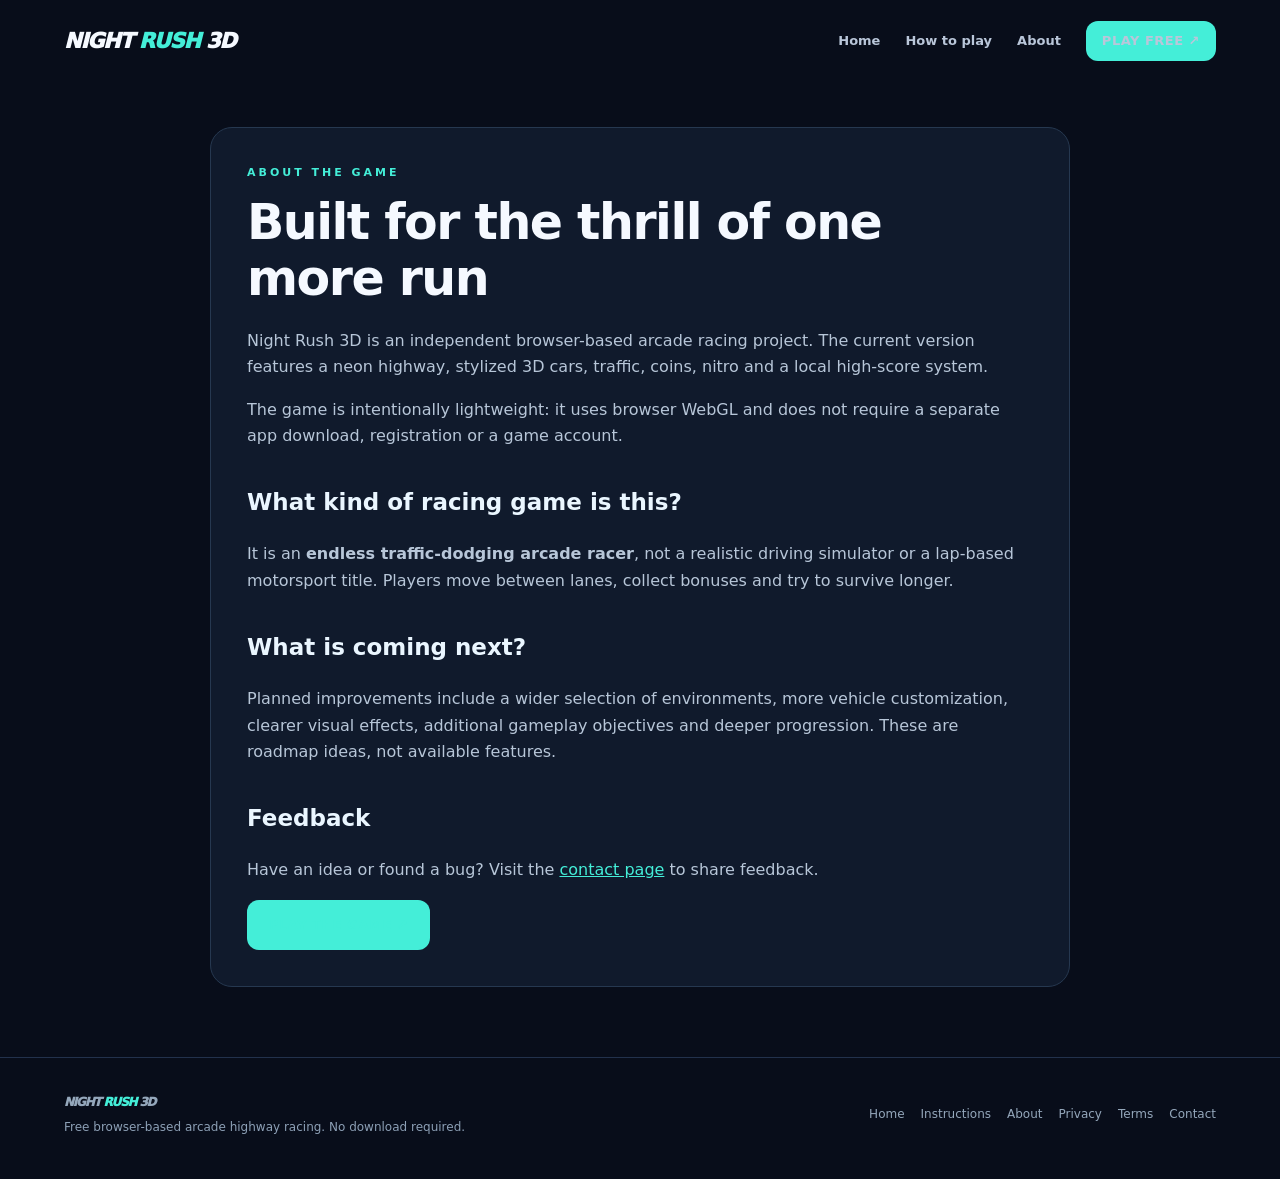
==== about.html @ 3bcc07fe "feat: add launch-ready website, SEO pages and AdSense readiness guide" ====
<!doctype html><html lang="en"><head><meta charset="utf-8"><meta name="viewport" content="width=device-width,initial-scale=1"><meta name="theme-color" content="#080d1a"><meta name="description" content="Learn about Night Rush 3D, a free independent browser racing prototype built with custom WebGL graphics."><link rel="icon" href="favicon.svg" type="image/svg+xml"><link rel="stylesheet" href="assets/site.css"><title>About | Night Rush 3D</title></head><body><header class="wrap nav"><a class="logo" href="./" aria-label="Night Rush 3D home">NIGHT <span>RUSH</span> 3D</a><nav class="links" aria-label="Main navigation"><a href="./">Home</a><a href="how-to-play.html">How to play</a><a href="about.html">About</a><a class="btn small" href="play.html">PLAY FREE ↗</a></nav></header><main id="main"><article class="article"><div class="eyebrow">ABOUT THE GAME</div><h1>Built for the thrill of one more run</h1><p>Night Rush 3D is an independent browser-based arcade racing project. The current version features a neon highway, stylized 3D cars, traffic, coins, nitro and a local high-score system.</p><p>The game is intentionally lightweight: it uses browser WebGL and does not require a separate app download, registration or a game account.</p><h2>What kind of racing game is this?</h2><p>It is an <strong>endless traffic-dodging arcade racer</strong>, not a realistic driving simulator or a lap-based motorsport title. Players move between lanes, collect bonuses and try to survive longer.</p><h2>What is coming next?</h2><p>Planned improvements include a wider selection of environments, more vehicle customization, clearer visual effects, additional gameplay objectives and deeper progression. These are roadmap ideas, not available features.</p><h2>Feedback</h2><p>Have an idea or found a bug? Visit the <a href="contact.html">contact page</a> to share feedback.</p><a class="btn" href="play.html">PLAY THE GAME ↗</a></article></main><footer class="footer"><div class="wrap footer-inner"><div><a class="logo" href="./">NIGHT <span>RUSH</span> 3D</a><p>Free browser-based arcade highway racing. No download required.</p></div><nav aria-label="Footer"><a href="./">Home</a><a href="how-to-play.html">Instructions</a><a href="about.html">About</a><a href="privacy.html">Privacy</a><a href="terms.html">Terms</a><a href="contact.html">Contact</a></nav></div></footer></body></html>
---- assets/site.css ----
:root{color-scheme:dark;--bg:#080d1a;--panel:#101b30;--panel2:#15223a;--line:#263850;--fg:#f5f9ff;--muted:#9dabbd;--mint:#44eed8;--pink:#ff4b83;--gold:#ffd17b}*{box-sizing:border-box}html{scroll-behavior:smooth}body{margin:0;background:var(--bg);color:var(--fg);font:16px/1.65 system-ui,-apple-system,"Segoe UI",sans-serif}a{color:inherit}a:focus-visible,button:focus-visible{outline:3px solid var(--mint);outline-offset:3px}.wrap{max-width:1200px;margin:auto;padding-inline:24px}.nav{display:flex;justify-content:space-between;align-items:center;gap:20px;min-height:82px}.logo{text-decoration:none;font-weight:950;font-style:italic;font-size:21px;letter-spacing:-1.2px;white-space:nowrap}.logo span{color:var(--mint)}.links{display:flex;align-items:center;gap:25px;flex-wrap:wrap}.links a{font-size:13px;color:#b9c6d9;text-decoration:none;font-weight:750}.links a:hover,.footer a:hover{color:var(--mint)}.btn{display:inline-flex;align-items:center;justify-content:center;text-decoration:none;min-height:50px;border-radius:12px;padding:12px 22px;background:var(--mint);color:#09202b;font-size:13px;font-weight:900;letter-spacing:.5px;transition:transform .15s,filter .15s}.btn:hover{transform:translateY(-2px);filter:brightness(1.05)}.btn.outline{background:#172438;color:#f2faff;border:1px solid #56758a}.btn.small{min-height:40px;padding:9px 16px}.eyebrow{text-transform:uppercase;letter-spacing:3px;color:var(--mint);font-size:11px;font-weight:900}.hero{display:grid;grid-template-columns:1fr 1fr;align-items:center;gap:34px;min-height:610px;padding-block:65px 72px}.hero h1{font-size:clamp(58px,7.4vw,105px);font-weight:1000;font-style:italic;letter-spacing:-5px;line-height:.92;margin:21px 0 23px;text-transform:uppercase}.hero h1 span{color:var(--mint);display:block}.lead{color:#b5c1d5;max-width:530px;font-size:17px}.actions{display:flex;gap:12px;flex-wrap:wrap;margin-top:32px}.stats{display:flex;gap:25px;flex-wrap:wrap;margin-top:42px;color:#819ab6;font-size:12px;font-weight:750;letter-spacing:1px}.stats strong{color:#f3f8ff;font-size:16px}.visual{min-height:480px;border:1px solid #2e465e;border-radius:27px;position:relative;overflow:hidden;background:radial-gradient(ellipse at 50% 22%,#623b7299 1%,transparent 42%),linear-gradient(165deg,#0d193a 7%,#151635 50%,#101b34);box-shadow:0 45px 100px #0007,inset 0 1px #ffffff12;isolation:isolate}.moon{position:absolute;left:50%;top:14%;transform:translateX(-50%);width:150px;height:150px;border-radius:50%;background:radial-gradient(circle,#ffa9c3 0%,#d17baf 64%,#8e719e 100%);box-shadow:0 0 75px #f386a555;opacity:.8}.city{position:absolute;inset:35% 0 0;background:repeating-linear-gradient(90deg,transparent 0 18px,#151f3d 18px 50px,#11192f 50px 69px,transparent 69px 97px);clip-path:polygon(0 29%,9% 16%,19% 35%,27% 0%,34% 19%,45% 8%,53% 31%,62% 0%,72% 22%,81% 7%,89% 25%,100% 12%,100% 100%,0 100%);opacity:.8}.road{position:absolute;left:17%;right:17%;top:46%;bottom:-14%;clip-path:polygon(38% 0,62% 0,100% 100%,0 100%);background:linear-gradient(90deg,#09101d,#1f293e 52%,#07101f);border-top:2px solid #f0a1b0}.road:after{content:"";position:absolute;inset:0;background:repeating-linear-gradient(180deg,transparent 0 40px,#9fe9d7 40px 60px,transparent 60px 105px);clip-path:polygon(48.4% 0,51.6% 0,52.3% 100%,47.7% 100%);filter:drop-shadow(0 0 8px #4efbdd)}.lights{position:absolute;bottom:-19%;left:-10%;width:120%;height:58%;background:repeating-linear-gradient(173deg,transparent 0 30px,#e355a522 32px 34px,transparent 36px 71px);opacity:.9}.carart{position:absolute;bottom:4%;left:50%;transform:translateX(-50%);width:61%;max-width:365px;filter:drop-shadow(0 26px 24px #000a) drop-shadow(0 0 26px #1bffff56)}.visual-badge{position:absolute;top:22px;left:23px;border:1px solid #ffffff44;background:#071c31ca;padding:7px 12px;border-radius:30px;color:#d4fff8;letter-spacing:2px;font-size:9px;font-weight:900}.visual-score{position:absolute;bottom:22px;left:23px;background:#0a1830d5;border:1px solid #35546c;padding:10px 14px;border-radius:12px;letter-spacing:1px;font-size:10px;color:#a3b9cd}.visual-score strong{display:block;color:var(--mint);font-size:24px;letter-spacing:0}.section{padding-block:60px}.section h2,.article h1{font-size:clamp(30px,4vw,49px);line-height:1.15;letter-spacing:-1.5px;margin:13px 0 20px}.section>p,.section .intro{color:var(--muted);max-width:720px}.grid{display:grid;grid-template-columns:repeat(3,minmax(0,1fr));gap:16px;margin-top:32px}.card{padding:28px;border-radius:19px;border:1px solid var(--line);background:linear-gradient(145deg,#14223a,#0e192b)}.card .symbol{font-size:29px}.card h3{font-size:18px;margin:17px 0 8px}.card p{font-size:14px;color:var(--muted);margin:0}.two{display:grid;grid-template-columns:1fr 1fr;gap:25px;margin-top:25px}.info{border:1px solid var(--line);background:#0e192a;border-radius:20px;padding:27px}.info h3{margin-top:0}.info p,.info li{color:#acbbcf}.info li{margin-bottom:8px}.cta{border-radius:24px;padding:50px 40px;text-align:center;background:radial-gradient(ellipse at center,#12535c 0%,#101f32 48%,#0c1728 100%);border:1px solid #2d6c71}.cta h2{font-size:clamp(34px,5vw,56px);font-style:italic;line-height:1.1;letter-spacing:-2px;margin:15px 0}.cta p{color:#bad1d9}.article{max-width:860px;margin:45px auto 70px;padding:36px;border:1px solid var(--line);border-radius:22px;background:#101a2c}.article h2{margin-top:35px;color:#eaf6ff;font-size:23px}.article p,.article li{color:#b7c6d8}.article li{margin:9px 0}.article a{color:var(--mint)}.smallprint{color:#8195ad;font-size:13px}.footer{border-top:1px solid #22314c;padding:30px 0 37px;margin-top:65px}.footer-inner{display:flex;justify-content:space-between;gap:25px;flex-wrap:wrap;align-items:center}.footer p{margin:4px 0;color:#8da0b6;font-size:12px}.footer nav{display:flex;gap:16px;flex-wrap:wrap}.footer a{font-size:12px;color:#94a7bb;text-decoration:none}details{border-bottom:1px solid var(--line);padding:15px 2px}summary{cursor:pointer;font-weight:750}details p{color:var(--muted)}@media(max-width:850px){.hero{grid-template-columns:1fr;padding-top:36px}.visual{min-height:430px}.grid{grid-template-columns:repeat(2,1fr)}.links{gap:13px}.nav{min-height:70px}.article{margin:25px 16px 50px}}@media(max-width:560px){.wrap{padding-inline:16px}.links a:not(.btn){display:none}.hero h1{letter-spacing:-3px}.hero{min-height:auto}.visual{min-height:330px}.carart{width:70%}.grid,.two{grid-template-columns:1fr}.stats{gap:14px}.article{padding:22px}.cta{padding:32px 20px}}
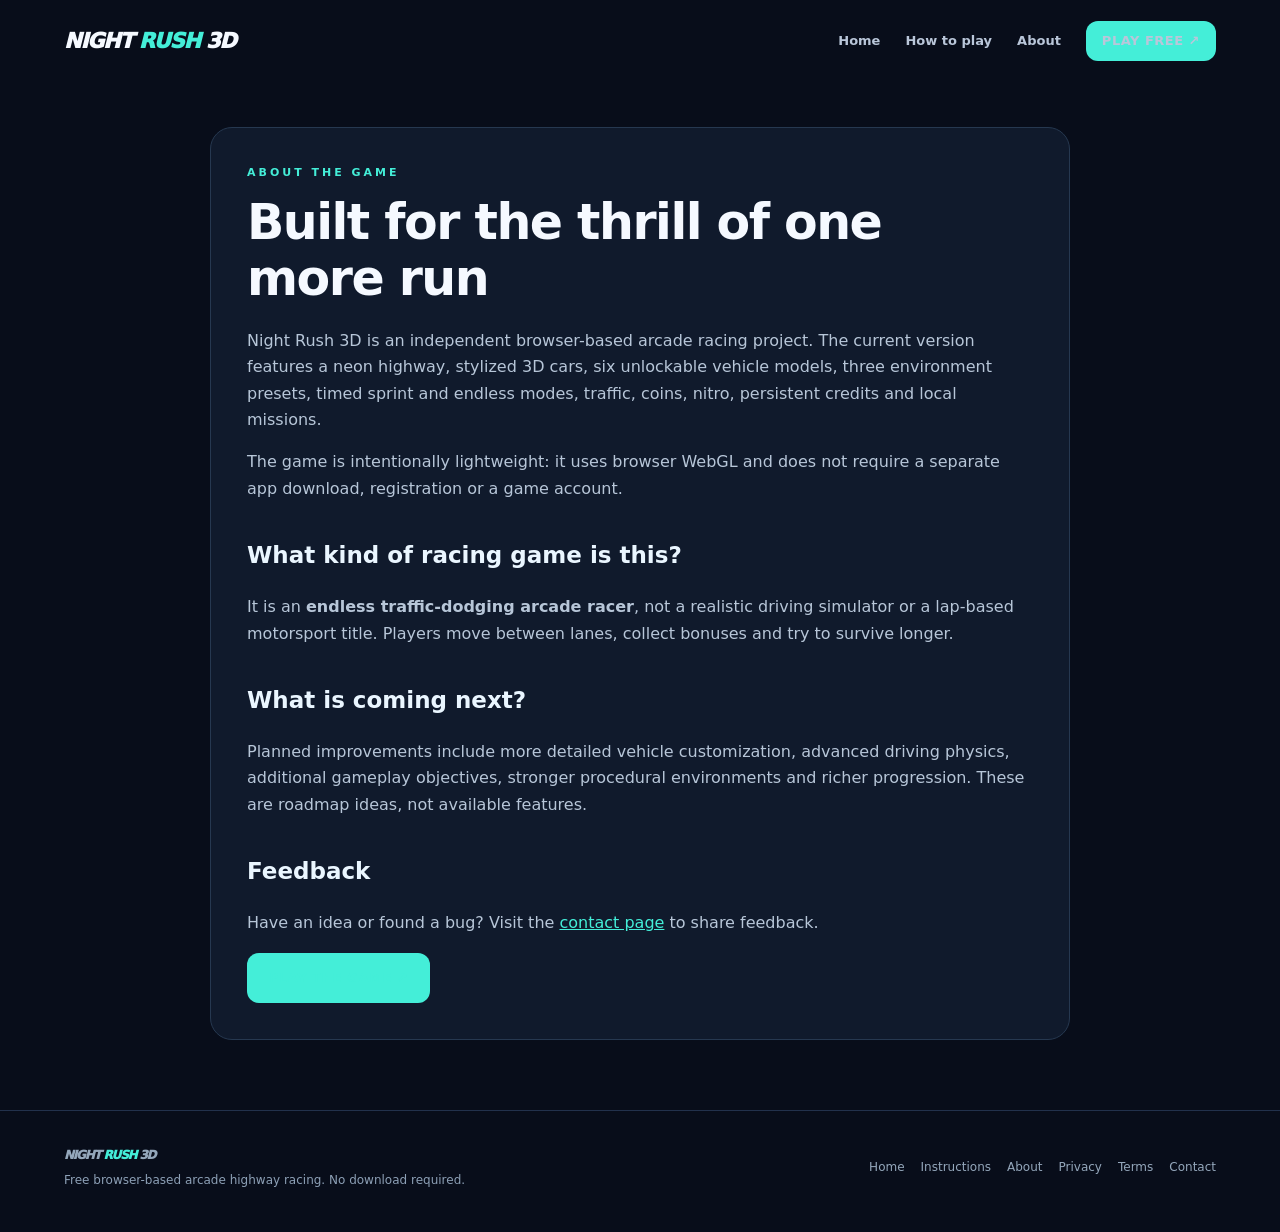
==== commit b5237f50: "docs: update homepage, instructions, saved-data privacy and feature status" ====
--- a/about.html
+++ b/about.html
@@ -1 +1 @@
-<!doctype html><html lang="en"><head><meta charset="utf-8"><meta name="viewport" content="width=device-width,initial-scale=1"><meta name="theme-color" content="#080d1a"><meta name="description" content="Learn about Night Rush 3D, a free independent browser racing prototype built with custom WebGL graphics."><link rel="icon" href="favicon.svg" type="image/svg+xml"><link rel="stylesheet" href="assets/site.css"><title>About | Night Rush 3D</title></head><body><header class="wrap nav"><a class="logo" href="./" aria-label="Night Rush 3D home">NIGHT <span>RUSH</span> 3D</a><nav class="links" aria-label="Main navigation"><a href="./">Home</a><a href="how-to-play.html">How to play</a><a href="about.html">About</a><a class="btn small" href="play.html">PLAY FREE ↗</a></nav></header><main id="main"><article class="article"><div class="eyebrow">ABOUT THE GAME</div><h1>Built for the thrill of one more run</h1><p>Night Rush 3D is an independent browser-based arcade racing project. The current version features a neon highway, stylized 3D cars, traffic, coins, nitro and a local high-score system.</p><p>The game is intentionally lightweight: it uses browser WebGL and does not require a separate app download, registration or a game account.</p><h2>What kind of racing game is this?</h2><p>It is an <strong>endless traffic-dodging arcade racer</strong>, not a realistic driving simulator or a lap-based motorsport title. Players move between lanes, collect bonuses and try to survive longer.</p><h2>What is coming next?</h2><p>Planned improvements include a wider selection of environments, more vehicle customization, clearer visual effects, additional gameplay objectives and deeper progression. These are roadmap ideas, not available features.</p><h2>Feedback</h2><p>Have an idea or found a bug? Visit the <a href="contact.html">contact page</a> to share feedback.</p><a class="btn" href="play.html">PLAY THE GAME ↗</a></article></main><footer class="footer"><div class="wrap footer-inner"><div><a class="logo" href="./">NIGHT <span>RUSH</span> 3D</a><p>Free browser-based arcade highway racing. No download required.</p></div><nav aria-label="Footer"><a href="./">Home</a><a href="how-to-play.html">Instructions</a><a href="about.html">About</a><a href="privacy.html">Privacy</a><a href="terms.html">Terms</a><a href="contact.html">Contact</a></nav></div></footer></body></html>+<!doctype html><html lang="en"><head><meta charset="utf-8"><meta name="viewport" content="width=device-width,initial-scale=1"><meta name="theme-color" content="#080d1a"><meta name="description" content="Learn about Night Rush 3D, a free independent browser racing prototype built with custom WebGL graphics."><link rel="icon" href="favicon.svg" type="image/svg+xml"><link rel="stylesheet" href="assets/site.css"><title>About | Night Rush 3D</title></head><body><header class="wrap nav"><a class="logo" href="./" aria-label="Night Rush 3D home">NIGHT <span>RUSH</span> 3D</a><nav class="links" aria-label="Main navigation"><a href="./">Home</a><a href="how-to-play.html">How to play</a><a href="about.html">About</a><a class="btn small" href="play.html">PLAY FREE ↗</a></nav></header><main id="main"><article class="article"><div class="eyebrow">ABOUT THE GAME</div><h1>Built for the thrill of one more run</h1><p>Night Rush 3D is an independent browser-based arcade racing project. The current version features a neon highway, stylized 3D cars, six unlockable vehicle models, three environment presets, timed sprint and endless modes, traffic, coins, nitro, persistent credits and local missions.</p><p>The game is intentionally lightweight: it uses browser WebGL and does not require a separate app download, registration or a game account.</p><h2>What kind of racing game is this?</h2><p>It is an <strong>endless traffic-dodging arcade racer</strong>, not a realistic driving simulator or a lap-based motorsport title. Players move between lanes, collect bonuses and try to survive longer.</p><h2>What is coming next?</h2><p>Planned improvements include more detailed vehicle customization, advanced driving physics, additional gameplay objectives, stronger procedural environments and richer progression. These are roadmap ideas, not available features.</p><h2>Feedback</h2><p>Have an idea or found a bug? Visit the <a href="contact.html">contact page</a> to share feedback.</p><a class="btn" href="play.html">PLAY THE GAME ↗</a></article></main><footer class="footer"><div class="wrap footer-inner"><div><a class="logo" href="./">NIGHT <span>RUSH</span> 3D</a><p>Free browser-based arcade highway racing. No download required.</p></div><nav aria-label="Footer"><a href="./">Home</a><a href="how-to-play.html">Instructions</a><a href="about.html">About</a><a href="privacy.html">Privacy</a><a href="terms.html">Terms</a><a href="contact.html">Contact</a></nav></div></footer></body></html>
